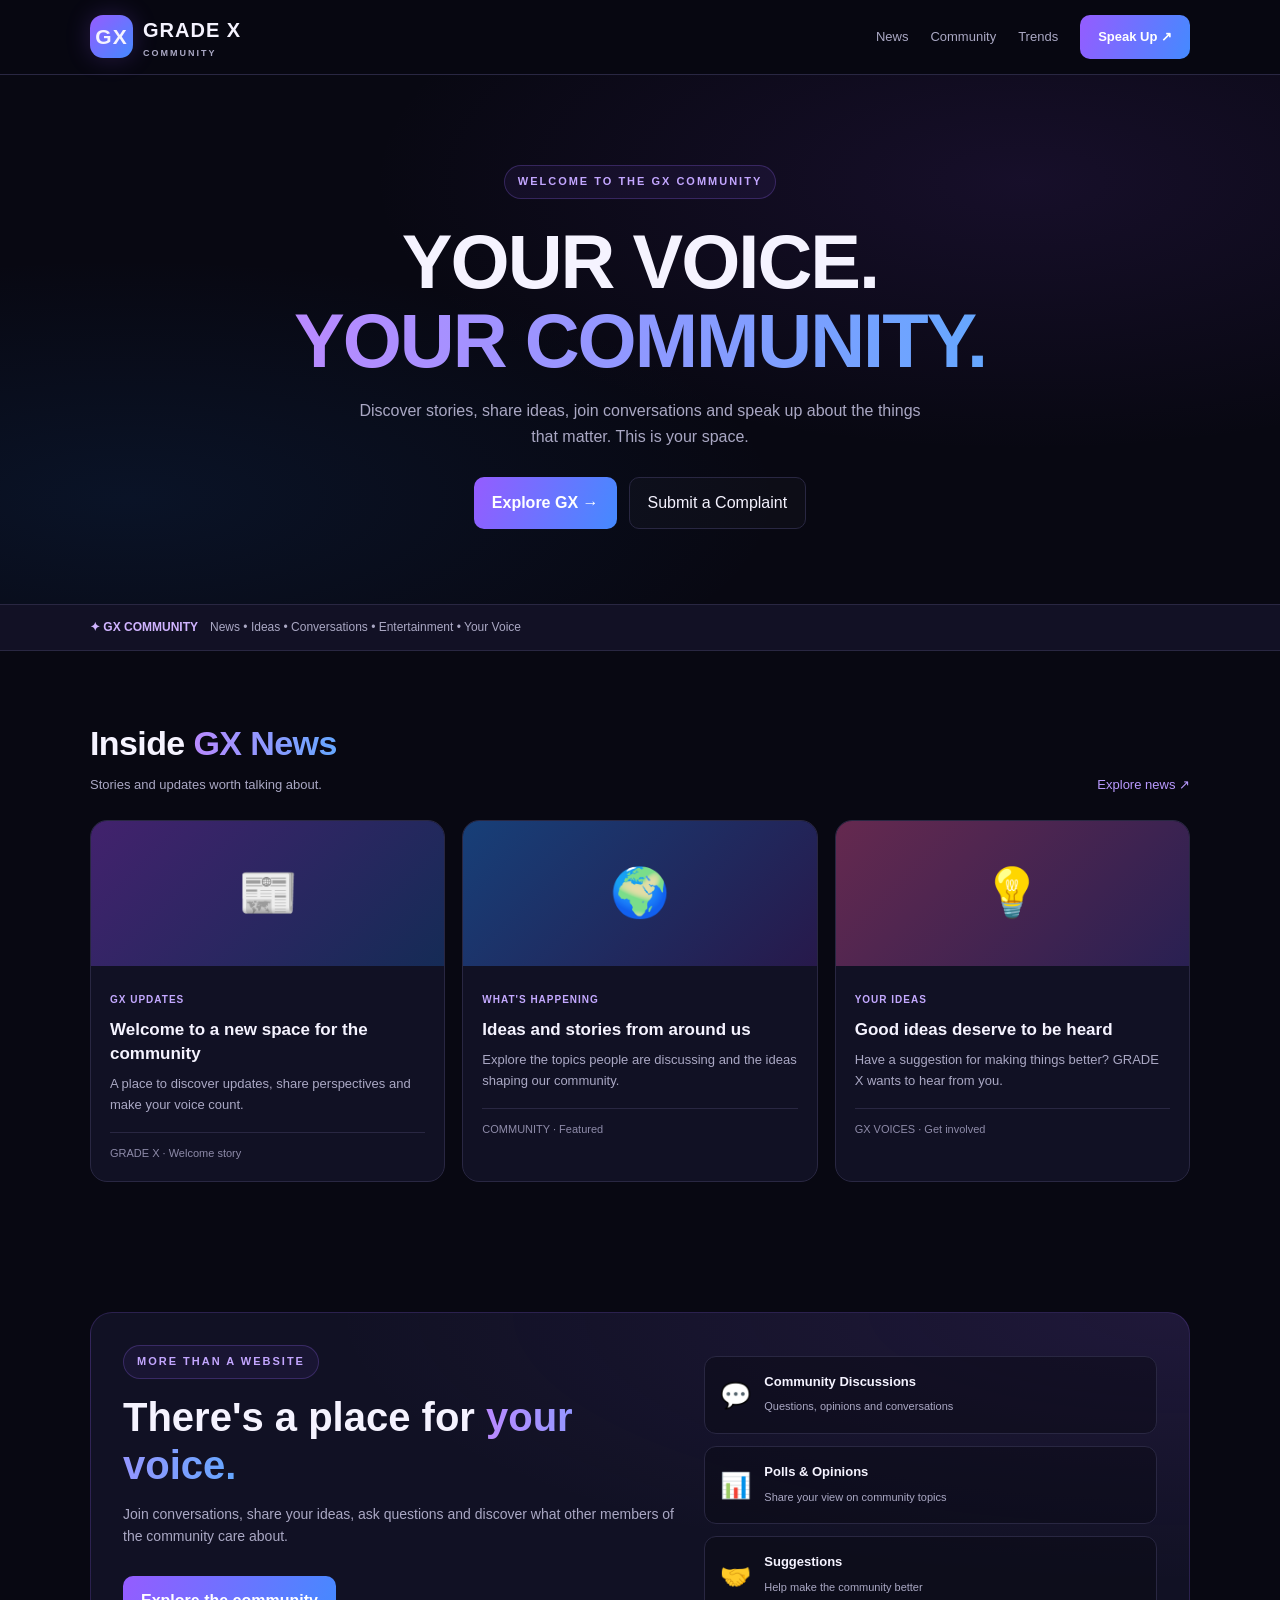
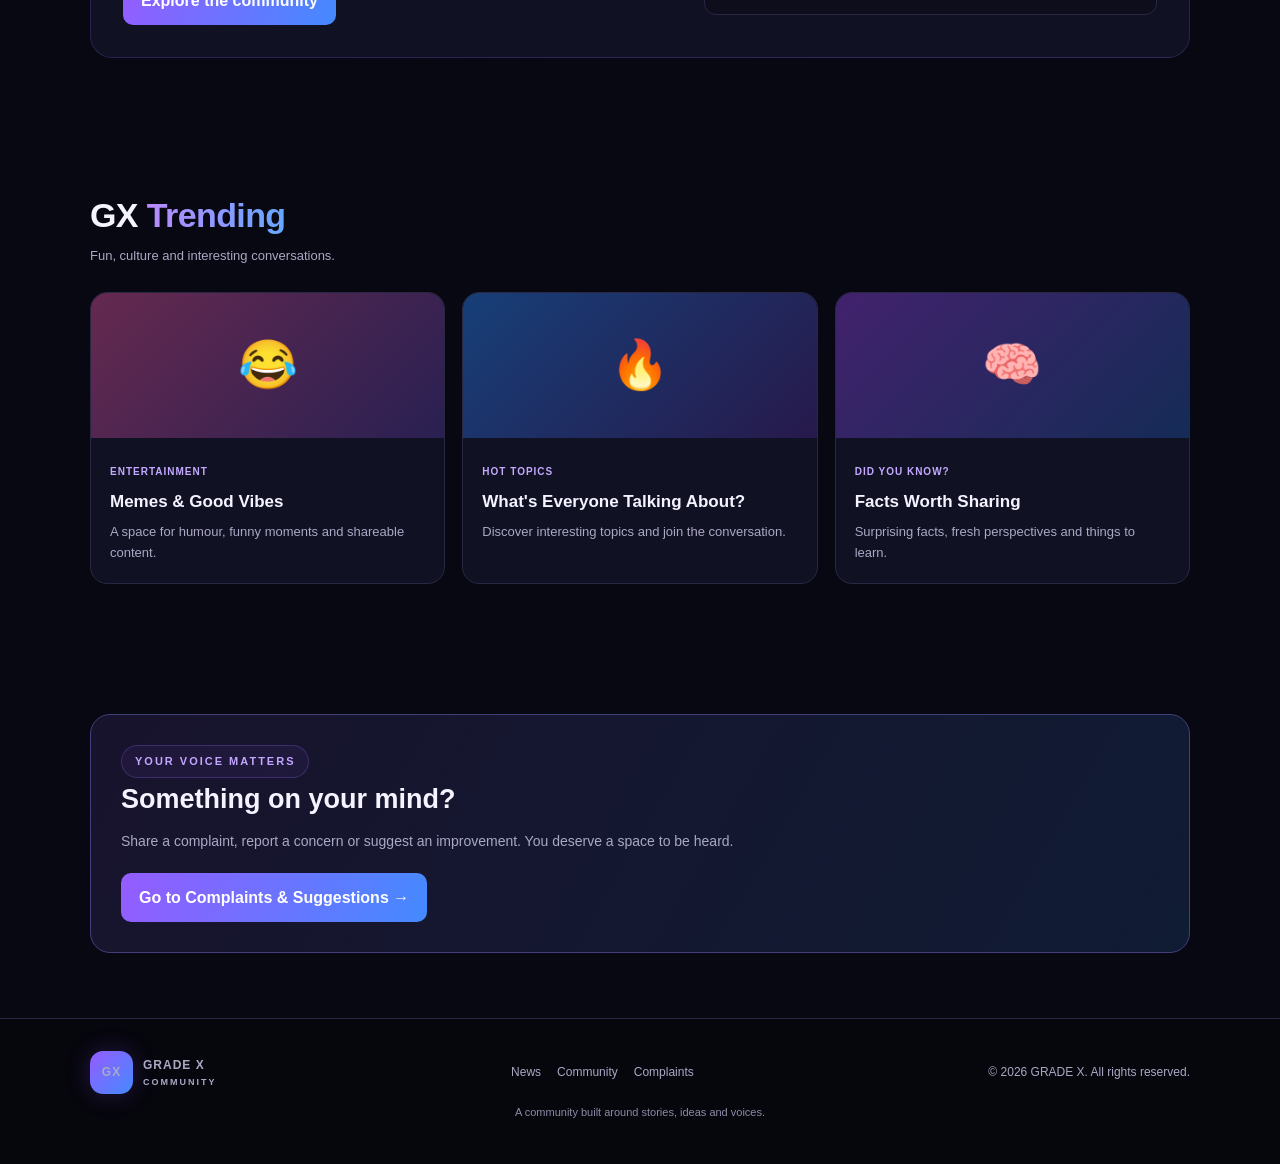
==== index.html @ e64866b0 "update" ====
<!DOCTYPE html>
<html lang="en">
<head>
  <meta charset="UTF-8">
  <meta name="viewport" content="width=device-width, initial-scale=1.0">
  <meta name="theme-color" content="#080812">
  <meta name="description" content="GRADE X Community — Your voice. Your community. News, conversations, trends and ideas.">
  <title>GRADE X | Community</title>
  <style>
    :root {
      --bg: #080812;
      --panel: #111124;
      --purple: #955cff;
      --blue: #448aff;
      --text: #f5f3ff;
      --muted: #aaa8c4;
      --border: #292742;
    }

    * {
      box-sizing: border-box;
      margin: 0;
      padding: 0;
    }

    html {
      scroll-behavior: smooth;
    }

    body {
      background: var(--bg);
      color: var(--text);
      font-family: Arial, Helvetica, sans-serif;
      line-height: 1.6;
    }

    a {
      color: inherit;
      text-decoration: none;
    }

    button {
      font: inherit;
      cursor: pointer;
    }

    .container {
      width: min(1100px, 92%);
      margin: auto;
    }

    header {
      position: sticky;
      top: 0;
      z-index: 10;
      background: rgba(8, 8, 18, .94);
      border-bottom: 1px solid var(--border);
      backdrop-filter: blur(15px);
    }

    .navbar {
      min-height: 74px;
      display: flex;
      align-items: center;
      justify-content: space-between;
      gap: 18px;
    }

    .brand {
      display: flex;
      align-items: center;
      gap: 10px;
      font-weight: 900;
      font-size: 20px;
      letter-spacing: 1px;
    }

    .logo {
      display: grid;
      place-items: center;
      width: 43px;
      height: 43px;
      border-radius: 13px;
      background: linear-gradient(135deg, var(--purple), var(--blue));
      box-shadow: 0 0 24px #955cff38;
    }

    .logo span {
      font-size: 21px;
    }

    .brand small {
      display: block;
      font-size: 9px;
      letter-spacing: 2px;
      color: var(--muted);
    }

    nav {
      display: flex;
      align-items: center;
      gap: 22px;
    }

    nav a {
      color: var(--muted);
      font-size: 13px;
      transition: color .2s;
    }

    nav a:hover {
      color: white;
    }

    .nav-btn, .primary-btn {
      display: inline-flex;
      align-items: center;
      justify-content: center;
      padding: 12px 18px;
      border: 0;
      border-radius: 10px;
      background: linear-gradient(110deg, var(--purple), var(--blue));
      color: white;
      font-weight: bold;
    }

    .hero {
      position: relative;
      overflow: hidden;
      padding: 90px 0 75px;
      background:
        radial-gradient(ellipse at 80% 20%, #6633aa28, transparent 45%),
        radial-gradient(ellipse at 10% 80%, #1761ba20, transparent 40%);
    }

    .hero-content {
      max-width: 750px;
      margin: auto;
      text-align: center;
    }

    .eyebrow {
      display: inline-block;
      padding: 7px 13px;
      border: 1px solid #7956c955;
      border-radius: 30px;
      color: #c3a6ff;
      background: #8c52ff12;
      font-size: 11px;
      font-weight: bold;
      letter-spacing: 2px;
    }

    h1 {
      margin: 23px 0 17px;
      font-size: clamp(38px, 8vw, 76px);
      line-height: 1.05;
      letter-spacing: -2px;
    }

    .gradient-text {
      background: linear-gradient(90deg, #b98aff, #65a7ff);
      -webkit-background-clip: text;
      background-clip: text;
      color: transparent;
    }

    .hero p {
      max-width: 570px;
      margin: 0 auto;
      color: var(--muted);
      font-size: 16px;
    }

    .hero-actions {
      display: flex;
      justify-content: center;
      flex-wrap: wrap;
      gap: 12px;
      margin-top: 28px;
    }

    .secondary-btn {
      display: inline-flex;
      align-items: center;
      justify-content: center;
      padding: 12px 18px;
      border: 1px solid var(--border);
      border-radius: 10px;
      background: #ffffff05;
    }

    .ticker {
      padding: 13px 0;
      background: #121125;
      border-top: 1px solid var(--border);
      border-bottom: 1px solid var(--border);
      font-size: 12px;
    }

    .ticker-inner {
      display: flex;
      gap: 12px;
      align-items: center;
    }

    .live {
      color: #d0b4ff;
      font-weight: 900;
      white-space: nowrap;
    }

    .ticker p {
      color: var(--muted);
    }

    section {
      padding: 65px 0;
      scroll-margin-top: 80px;
    }

    .section-heading {
      display: flex;
      justify-content: space-between;
      align-items: end;
      gap: 15px;
      margin-bottom: 25px;
    }

    .section-heading h2 {
      font-size: clamp(23px, 5vw, 34px);
      letter-spacing: -.6px;
    }

    .section-heading p {
      color: var(--muted);
      font-size: 13px;
      margin-top: 4px;
    }

    .text-link {
      color: #b99aff;
      font-size: 13px;
      white-space: nowrap;
    }

    .grid {
      display: grid;
      grid-template-columns: repeat(3, minmax(0, 1fr));
      gap: 17px;
    }

    .card {
      overflow: hidden;
      border: 1px solid var(--border);
      border-radius: 17px;
      background: var(--panel);
      transition: transform .2s, border-color .2s;
    }

    .card:hover {
      transform: translateY(-4px);
      border-color: #7956c9;
    }

    .card-art {
      min-height: 145px;
      display: grid;
      place-items: center;
      font-size: 48px;
      background: linear-gradient(135deg, #42226d, #152b56);
    }

    .art-blue {
      background: linear-gradient(135deg, #173f78, #27194b);
    }

    .art-pink {
      background: linear-gradient(135deg, #65294f, #292052);
    }

    .card-body {
      padding: 19px;
    }

    .tag {
      display: inline-block;
      margin-bottom: 10px;
      color: #c4a9ff;
      font-size: 10px;
      font-weight: bold;
      letter-spacing: 1px;
      text-transform: uppercase;
    }

    .card h3 {
      margin-bottom: 8px;
      font-size: 17px;
      line-height: 1.4;
    }

    .card p {
      color: var(--muted);
      font-size: 13px;
    }

    .card-meta {
      margin-top: 16px;
      padding-top: 12px;
      border-top: 1px solid var(--border);
      color: #8e8ba9;
      font-size: 11px;
    }

    .community-panel {
      display: grid;
      grid-template-columns: 1.1fr .9fr;
      gap: 28px;
      align-items: center;
      padding: 32px;
      border: 1px solid #6143a255;
      border-radius: 22px;
      background:
        radial-gradient(ellipse at top right, #7544bd24, transparent 55%),
        var(--panel);
    }

    .community-panel h2 {
      margin: 14px 0;
      font-size: clamp(26px, 5vw, 40px);
      line-height: 1.2;
    }

    .community-panel p {
      color: var(--muted);
      font-size: 14px;
    }

    .feature-list {
      display: grid;
      gap: 12px;
    }

    .feature {
      display: flex;
      align-items: center;
      gap: 13px;
      padding: 15px;
      border: 1px solid var(--border);
      border-radius: 12px;
      background: #08081270;
    }

    .feature-icon {
      font-size: 25px;
    }

    .feature strong {
      display: block;
      font-size: 13px;
    }

    .feature small {
      color: var(--muted);
      font-size: 11px;
    }

    .complaint-box {
      padding: 30px;
      border: 1px solid #41407b;
      border-radius: 20px;
      background: linear-gradient(120deg, #18132c, #101c34);
    }

    .complaint-box h2 {
      margin-bottom: 9px;
      font-size: 27px;
    }

    .complaint-box p {
      margin-bottom: 20px;
      color: var(--muted);
      font-size: 14px;
    }

    footer {
      padding: 32px 0;
      border-top: 1px solid var(--border);
      background: #06060d;
    }

    .footer-inner {
      display: flex;
      justify-content: space-between;
      align-items: center;
      flex-wrap: wrap;
      gap: 15px;
    }

    .footer-inner p, .footer-inner a {
      color: var(--muted);
      font-size: 12px;
    }

    .footer-links {
      display: flex;
      gap: 16px;
      flex-wrap: wrap;
    }

    .notice {
      padding: 10px 0;
      text-align: center;
      color: #8e8ba9;
      font-size: 11px;
    }

    @media (max-width: 760px) {
      .navbar {
        min-height: 66px;
      }

      nav {
        gap: 12px;
      }

      nav a:not(.nav-btn) {
        display: none;
      }

      .hero {
        padding: 72px 0 60px;
      }

      .grid {
        grid-template-columns: 1fr;
      }

      .card-art {
        min-height: 125px;
      }

      .community-panel {
        grid-template-columns: 1fr;
        padding: 22px;
      }

      section {
        padding: 48px 0;
      }

      .section-heading {
        align-items: start;
      }
    }
  </style>
</head>
<body>

  <header>
    <div class="container navbar">
      <a class="brand" href="#home">
        <span class="logo"><span>GX</span></span>
        <span>GRADE X<small>COMMUNITY</small></span>
      </a>

      <nav aria-label="Main navigation">
        <a href="#news">News</a>
        <a href="#community">Community</a>
        <a href="#trends">Trends</a>
        <a class="nav-btn" href="#speak-up">Speak Up ↗</a>
      </nav>
    </div>
  </header>

  <main>
    <section class="hero" id="home">
      <div class="container hero-content">
        <span class="eyebrow">WELCOME TO THE GX COMMUNITY</span>
        <h1>YOUR VOICE.<br><span class="gradient-text">YOUR COMMUNITY.</span></h1>
        <p>
          Discover stories, share ideas, join conversations and
          speak up about the things that matter. This is your space.
        </p>
        <div class="hero-actions">
          <a class="primary-btn" href="#news">Explore GX →</a>
          <a class="secondary-btn" href="#speak-up">Submit a Complaint</a>
        </div>
      </div>
    </section>

    <div class="ticker">
      <div class="container ticker-inner">
        <span class="live">✦ GX COMMUNITY</span>
        <p>News • Ideas • Conversations • Entertainment • Your Voice</p>
      </div>
    </div>

    <section id="news">
      <div class="container">
        <div class="section-heading">
          <div>
            <h2>Inside <span class="gradient-text">GX News</span></h2>
            <p>Stories and updates worth talking about.</p>
          </div>
          <a class="text-link" href="#news">Explore news ↗</a>
        </div>

        <div class="grid">
          <article class="card">
            <div class="card-art">📰</div>
            <div class="card-body">
              <span class="tag">GX Updates</span>
              <h3>Welcome to a new space for the community</h3>
              <p>A place to discover updates, share perspectives and make your voice count.</p>
              <div class="card-meta">GRADE X · Welcome story</div>
            </div>
          </article>

          <article class="card">
            <div class="card-art art-blue">🌍</div>
            <div class="card-body">
              <span class="tag">What's Happening</span>
              <h3>Ideas and stories from around us</h3>
              <p>Explore the topics people are discussing and the ideas shaping our community.</p>
              <div class="card-meta">COMMUNITY · Featured</div>
            </div>
          </article>

          <article class="card">
            <div class="card-art art-pink">💡</div>
            <div class="card-body">
              <span class="tag">Your Ideas</span>
              <h3>Good ideas deserve to be heard</h3>
              <p>Have a suggestion for making things better? GRADE X wants to hear from you.</p>
              <div class="card-meta">GX VOICES · Get involved</div>
            </div>
          </article>
        </div>
      </div>
    </section>

    <section id="community">
      <div class="container">
        <div class="community-panel">
          <div>
            <span class="eyebrow">MORE THAN A WEBSITE</span>
            <h2>There's a place for <span class="gradient-text">your voice.</span></h2>
            <p>
              Join conversations, share your ideas, ask questions and
              discover what other members of the community care about.
            </p>
            <div class="hero-actions" style="justify-content:flex-start">
              <a class="primary-btn" href="#trends">Explore the community</a>
            </div>
          </div>

          <div class="feature-list">
            <div class="feature">
              <span class="feature-icon">💬</span>
              <div><strong>Community Discussions</strong><small>Questions, opinions and conversations</small></div>
            </div>
            <div class="feature">
              <span class="feature-icon">📊</span>
              <div><strong>Polls & Opinions</strong><small>Share your view on community topics</small></div>
            </div>
            <div class="feature">
              <span class="feature-icon">🤝</span>
              <div><strong>Suggestions</strong><small>Help make the community better</small></div>
            </div>
          </div>
        </div>
      </div>
    </section>

    <section id="trends">
      <div class="container">
        <div class="section-heading">
          <div>
            <h2>GX <span class="gradient-text">Trending</span></h2>
            <p>Fun, culture and interesting conversations.</p>
          </div>
        </div>

        <div class="grid">
          <article class="card">
            <div class="card-art art-pink">😂</div>
            <div class="card-body">
              <span class="tag">Entertainment</span>
              <h3>Memes & Good Vibes</h3>
              <p>A space for humour, funny moments and shareable content.</p>
            </div>
          </article>
          <article class="card">
            <div class="card-art art-blue">🔥</div>
            <div class="card-body">
              <span class="tag">Hot Topics</span>
              <h3>What's Everyone Talking About?</h3>
              <p>Discover interesting topics and join the conversation.</p>
            </div>
          </article>
          <article class="card">
            <div class="card-art">🧠</div>
            <div class="card-body">
              <span class="tag">Did You Know?</span>
              <h3>Facts Worth Sharing</h3>
              <p>Surprising facts, fresh perspectives and things to learn.</p>
            </div>
          </article>
        </div>
      </div>
    </section>

    <section id="speak-up">
      <div class="container">
        <div class="complaint-box">
          <span class="eyebrow">YOUR VOICE MATTERS</span>
          <h2>Something on your mind?</h2>
          <p>
            Share a complaint, report a concern or suggest an improvement.
            You deserve a space to be heard.
          </p>
          <a class="primary-btn" href="complaints.html">Go to Complaints & Suggestions →</a>
        </div>
      </div>
    </section>
  </main>

  <footer>
    <div class="container footer-inner">
      <a class="brand" href="#home">
        <span class="logo">GX</span>
        <span>GRADE X<small>COMMUNITY</small></span>
      </a>
      <div class="footer-links">
        <a href="#news">News</a>
        <a href="#community">Community</a>
        <a href="#speak-up">Complaints</a>
      </div>
      <p>© <span id="year"></span> GRADE X. All rights reserved.</p>
    </div>
    <div class="container notice">
      A community built around stories, ideas and voices.
    </div>
  </footer>

  <script>
    document.getElementById("year").textContent = new Date().getFullYear();
  </script>
</body>
</html>
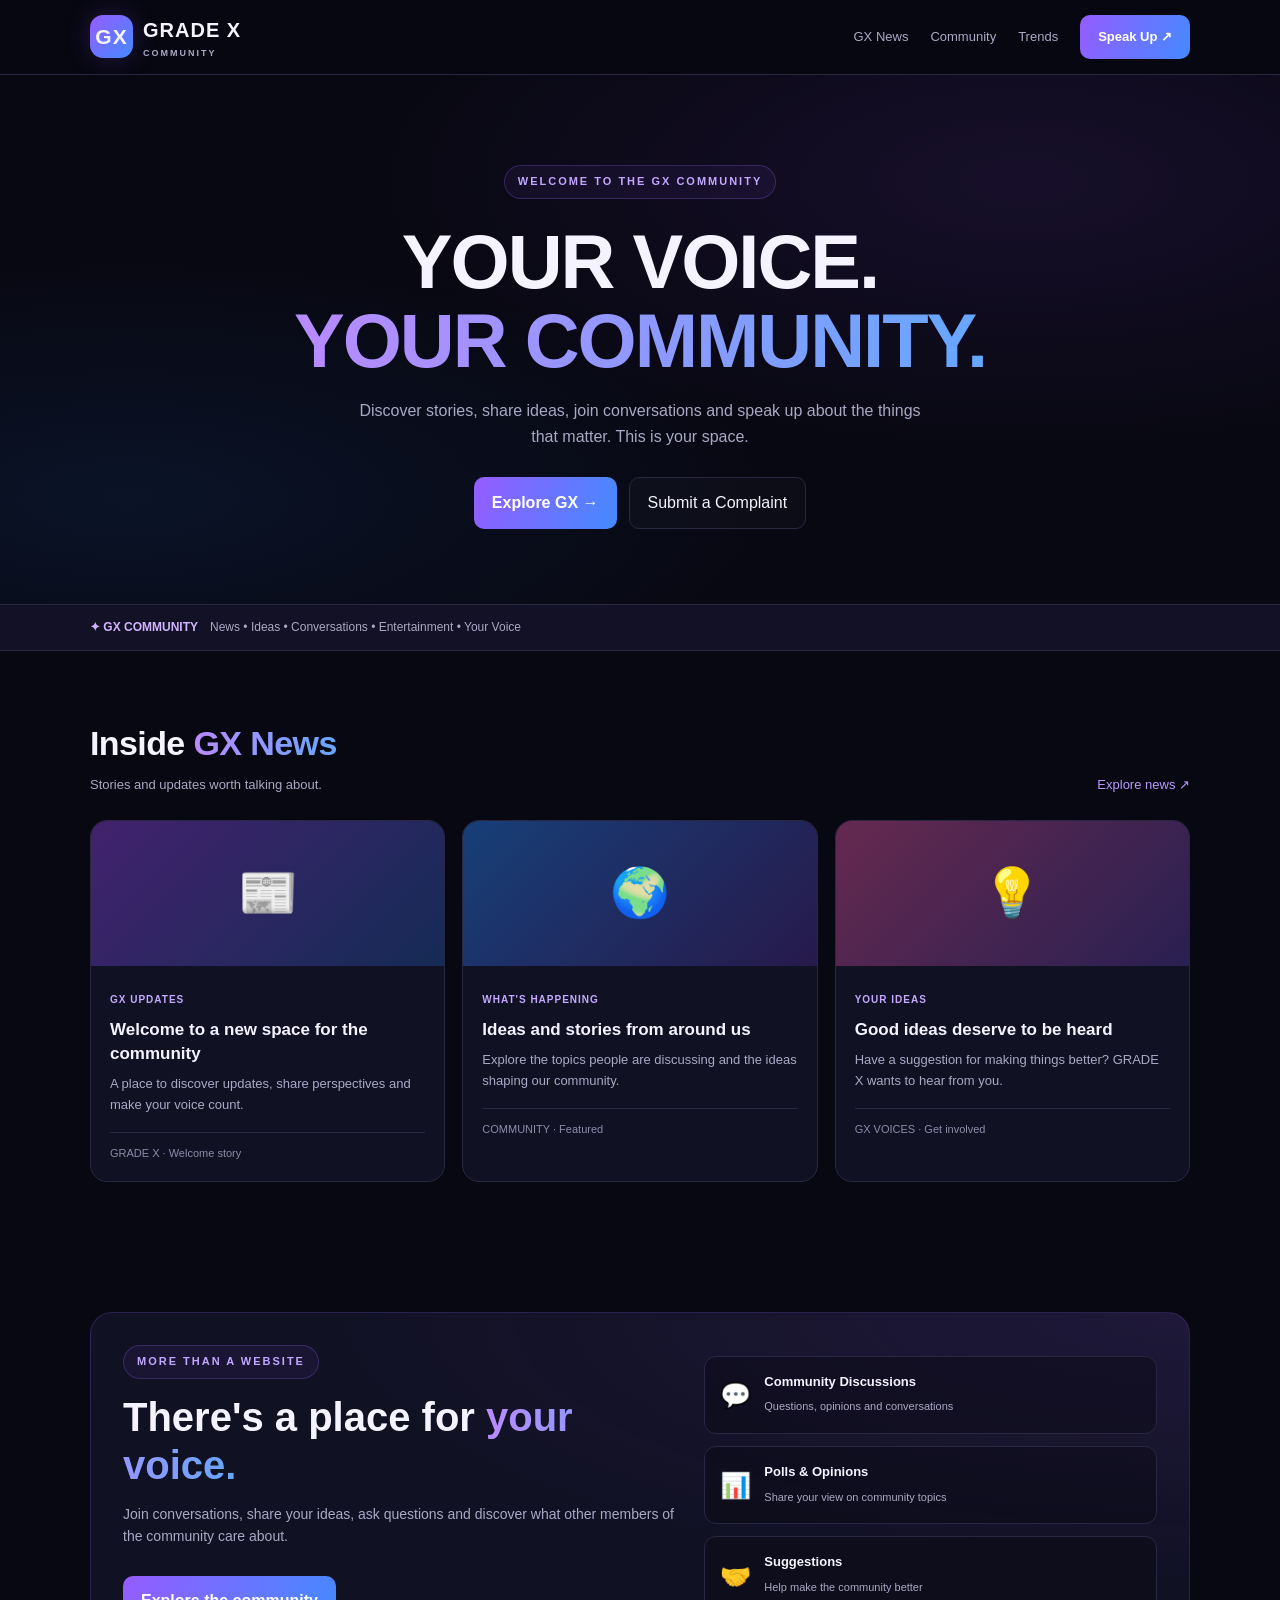
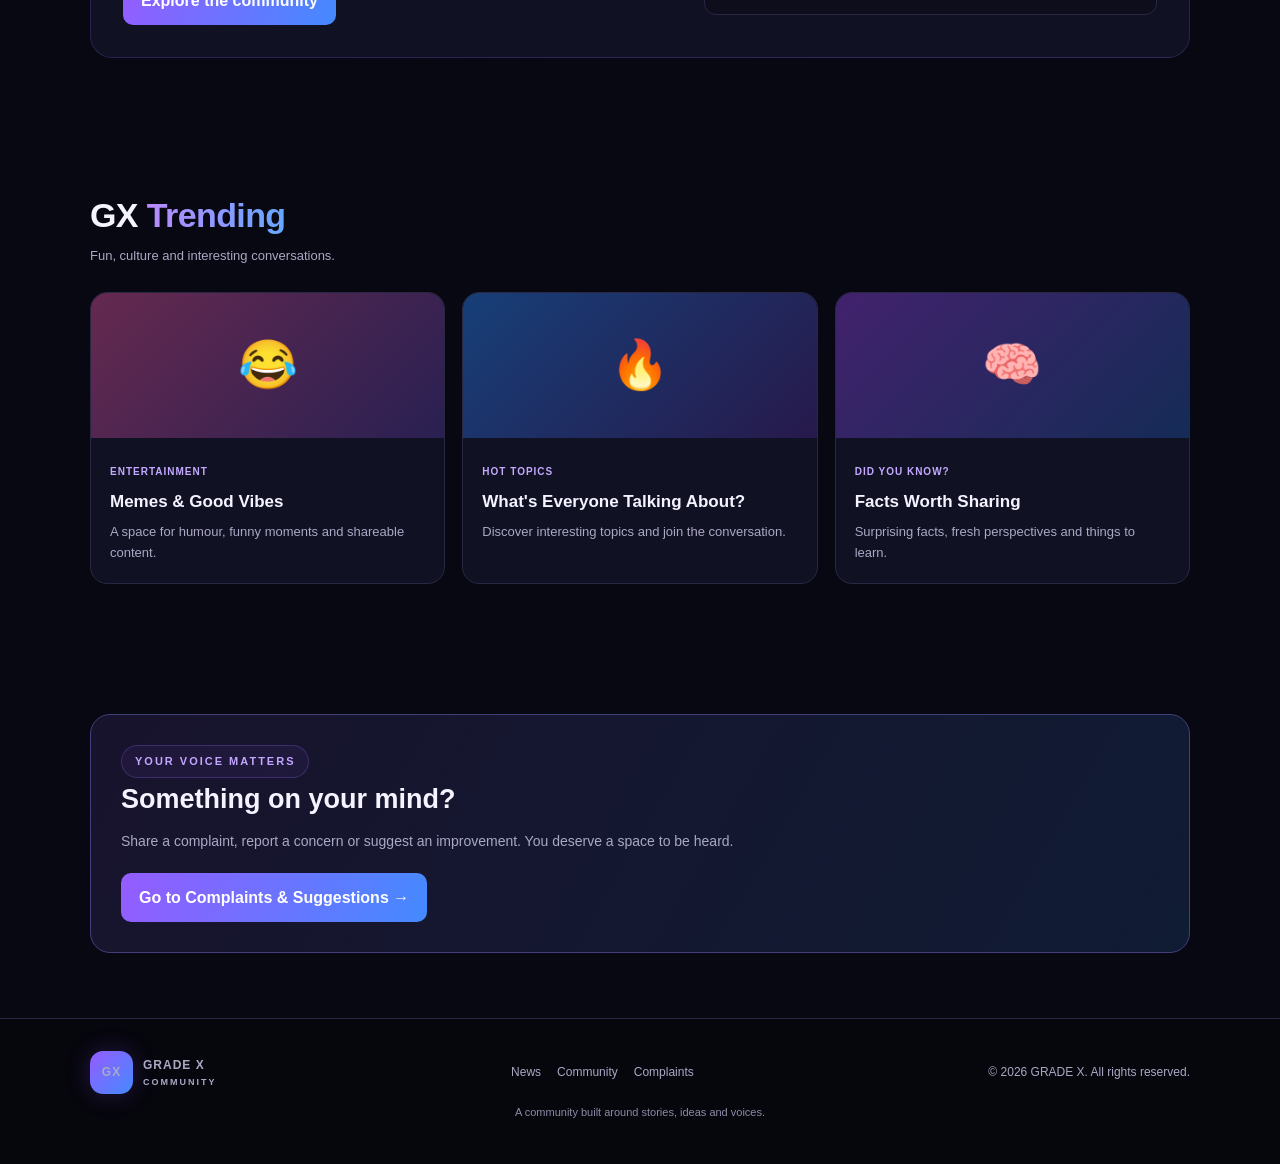
==== commit 6dd13b8c: "update" ====
--- a/index.html
+++ b/index.html
@@ -458,21 +458,23 @@
 </head>
 <body>
 
-  <header>
-    <div class="container navbar">
-      <a class="brand" href="#home">
-        <span class="logo"><span>GX</span></span>
-        <span>GRADE X<small>COMMUNITY</small></span>
-      </a>
-
-      <nav aria-label="Main navigation">
-        <a href="#news">News</a>
-        <a href="#community">Community</a>
-        <a href="#trends">Trends</a>
-        <a class="nav-btn" href="#speak-up">Speak Up ↗</a>
-      </nav>
-    </div>
-  </header>
+
+<header>
+  <div class="container navbar">
+    <a class="brand" href="index.html">
+      <span class="logo"><span>GX</span></span>
+      <span>GRADE X<small>COMMUNITY</small></span>
+    </a>
+
+    <nav aria-label="Main navigation">
+      <a href="./news.html">GX News</a>
+      <a href="discussions.html">Community</a>
+      <a href="trends.html">Trends</a>
+      <a class="nav-btn" href="complaints.html">Speak Up ↗</a>
+    </nav>
+  </div>
+</header>
+
 
   <main>
     <section class="hero" id="home">
@@ -484,7 +486,7 @@
           speak up about the things that matter. This is your space.
         </p>
         <div class="hero-actions">
-          <a class="primary-btn" href="#news">Explore GX →</a>
+          <a class="primary-btn" href="news.html">Explore GX →</a>
           <a class="secondary-btn" href="#speak-up">Submit a Complaint</a>
         </div>
       </div>
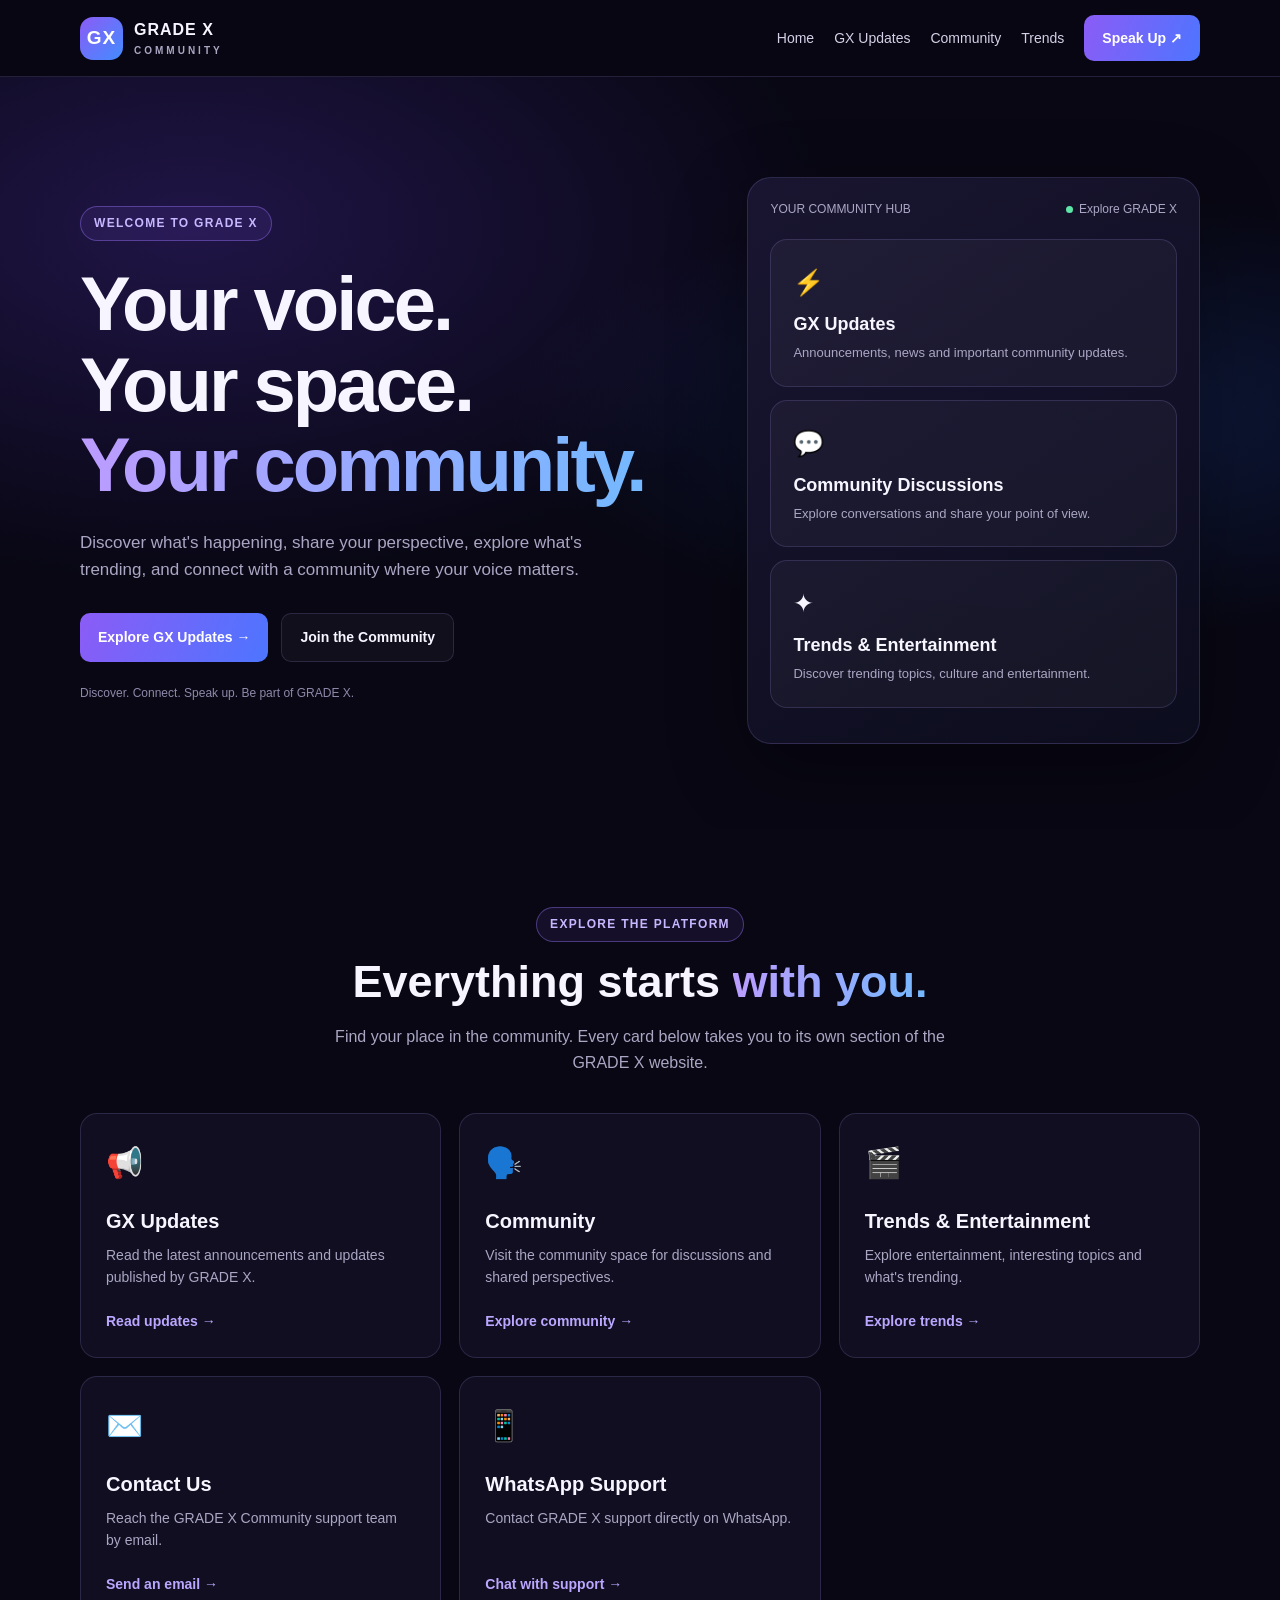
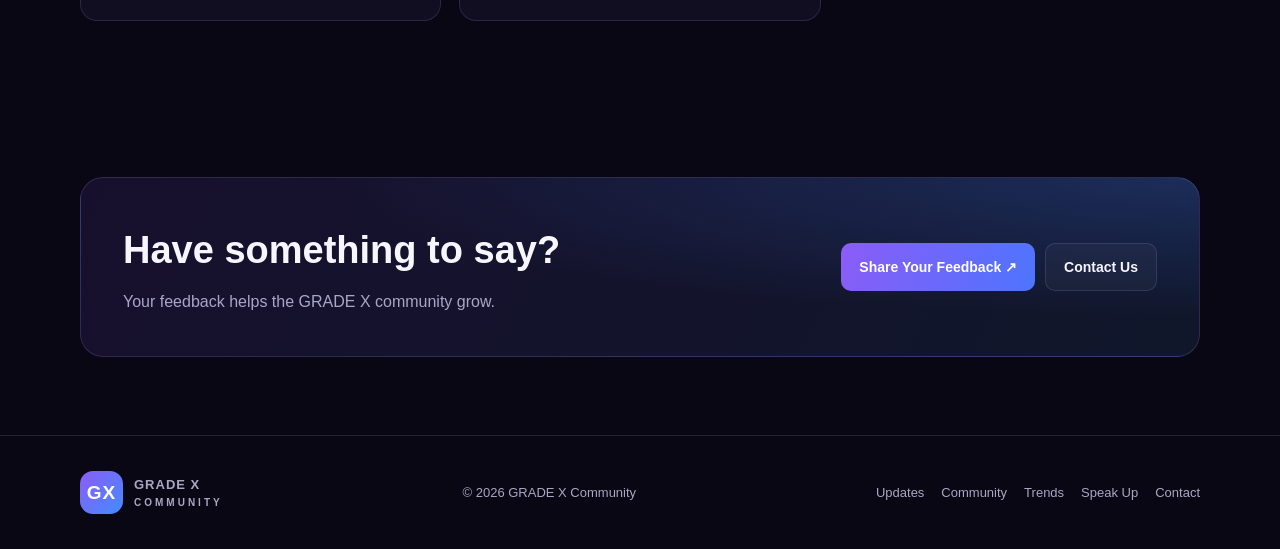
==== commit 9b5e34a8: "update" ====
--- a/index.html
+++ b/index.html
@@ -4,651 +4,578 @@
 <head>
   <meta charset="UTF-8">
   <meta name="viewport" content="width=device-width, initial-scale=1.0">
-  <meta name="theme-color" content="#080812">
-  <meta name="description" content="GRADE X Community — Your voice. Your community. News, conversations, trends and ideas.">
-  <title>GRADE X | Community</title>
+  <meta name="theme-color" content="#080713">
+  <meta name="description" content="Discover updates, join discussions, explore trends and make your voice count with GRADE X Community.">
+  <title>GRADE X Community | Your Voice. Your Space.</title>
+
   <style>
     :root {
-      --bg: #080812;
-      --panel: #111124;
-      --purple: #955cff;
-      --blue: #448aff;
-      --text: #f5f3ff;
-      --muted: #aaa8c4;
-      --border: #292742;
-    }
-
-    * {
-      box-sizing: border-box;
+      --bg: #080713;
+      --panel: #100e20;
+      --purple: #8b5cf6;
+      --blue: #438cff;
+      --text: #f7f5ff;
+      --muted: #aaa6c4;
+      --border: rgba(180, 160, 255, .17);
+    }
+
+    * { box-sizing: border-box; }
+
+    html { scroll-behavior: smooth; }
+
+    body {
       margin: 0;
-      padding: 0;
-    }
-
-    html {
-      scroll-behavior: smooth;
-    }
-
-    body {
       background: var(--bg);
       color: var(--text);
       font-family: Arial, Helvetica, sans-serif;
       line-height: 1.6;
     }
 
-    a {
-      color: inherit;
-      text-decoration: none;
-    }
-
-    button {
-      font: inherit;
-      cursor: pointer;
-    }
+    a { color: inherit; text-decoration: none; }
+
+    button, a { -webkit-tap-highlight-color: transparent; }
 
     .container {
-      width: min(1100px, 92%);
+      width: min(1120px, 90%);
       margin: auto;
     }
 
     header {
       position: sticky;
       top: 0;
-      z-index: 10;
-      background: rgba(8, 8, 18, .94);
+      z-index: 100;
+      background: rgba(8, 7, 19, .94);
+      backdrop-filter: blur(16px);
       border-bottom: 1px solid var(--border);
-      backdrop-filter: blur(15px);
     }
 
     .navbar {
-      min-height: 74px;
+      min-height: 76px;
       display: flex;
       align-items: center;
       justify-content: space-between;
-      gap: 18px;
+      gap: 20px;
     }
 
     .brand {
       display: flex;
       align-items: center;
-      gap: 10px;
+      gap: 11px;
       font-weight: 900;
-      font-size: 20px;
       letter-spacing: 1px;
+      flex-shrink: 0;
     }
 
     .logo {
+      width: 43px;
+      height: 43px;
       display: grid;
       place-items: center;
-      width: 43px;
-      height: 43px;
       border-radius: 13px;
       background: linear-gradient(135deg, var(--purple), var(--blue));
-      box-shadow: 0 0 24px #955cff38;
-    }
-
-    .logo span {
-      font-size: 21px;
+      color: white;
+      font-size: 19px;
     }
 
     .brand small {
       display: block;
-      font-size: 9px;
-      letter-spacing: 2px;
       color: var(--muted);
+      font-size: 10px;
+      letter-spacing: 3px;
     }
 
     nav {
       display: flex;
       align-items: center;
-      gap: 22px;
+      gap: 20px;
     }
 
     nav a {
-      color: var(--muted);
-      font-size: 13px;
+      color: #d5d0e8;
+      font-size: 14px;
       transition: color .2s;
     }
 
-    nav a:hover {
+    nav a:hover { color: white; }
+
+    .nav-cta, .btn {
+      display: inline-flex;
+      align-items: center;
+      justify-content: center;
+      gap: 8px;
+      border-radius: 10px;
+      padding: 12px 18px;
+      font-weight: 700;
+      font-size: 14px;
+      transition: transform .2s, filter .2s;
+    }
+
+    .nav-cta, .btn-primary {
       color: white;
-    }
-
-    .nav-btn, .primary-btn {
-      display: inline-flex;
-      align-items: center;
-      justify-content: center;
-      padding: 12px 18px;
-      border: 0;
-      border-radius: 10px;
-      background: linear-gradient(110deg, var(--purple), var(--blue));
+      background: linear-gradient(110deg, var(--purple), #4d75ff);
+    }
+
+    .btn-secondary {
+      border: 1px solid var(--border);
+      background: rgba(255,255,255,.035);
+    }
+
+    .btn:hover, .nav-cta:hover {
+      transform: translateY(-2px);
+      filter: brightness(1.12);
+    }
+
+    .menu-toggle {
+      display: none;
       color: white;
-      font-weight: bold;
+      background: var(--panel);
+      border: 1px solid var(--border);
+      border-radius: 9px;
+      padding: 9px 13px;
+      font-size: 21px;
+      cursor: pointer;
     }
 
     .hero {
       position: relative;
       overflow: hidden;
-      padding: 90px 0 75px;
+      padding: 100px 0 85px;
       background:
-        radial-gradient(ellipse at 80% 20%, #6633aa28, transparent 45%),
-        radial-gradient(ellipse at 10% 80%, #1761ba20, transparent 40%);
-    }
-
-    .hero-content {
-      max-width: 750px;
-      margin: auto;
-      text-align: center;
+        radial-gradient(ellipse at 15% 20%, rgba(117, 70, 255, .22), transparent 42%),
+        radial-gradient(ellipse at 85% 45%, rgba(39, 113, 255, .16), transparent 38%);
+    }
+
+    .hero-grid {
+      display: grid;
+      grid-template-columns: 1.15fr .85fr;
+      align-items: center;
+      gap: 55px;
     }
 
     .eyebrow {
       display: inline-block;
+      border: 1px solid rgba(157, 124, 255, .4);
+      background: rgba(139, 92, 246, .1);
+      color: #c7b7ff;
+      border-radius: 50px;
       padding: 7px 13px;
-      border: 1px solid #7956c955;
-      border-radius: 30px;
-      color: #c3a6ff;
-      background: #8c52ff12;
-      font-size: 11px;
+      font-size: 12px;
       font-weight: bold;
-      letter-spacing: 2px;
+      letter-spacing: 1.3px;
     }
 
     h1 {
-      margin: 23px 0 17px;
-      font-size: clamp(38px, 8vw, 76px);
-      line-height: 1.05;
-      letter-spacing: -2px;
+      font-size: clamp(43px, 6.5vw, 76px);
+      line-height: 1.06;
+      letter-spacing: -3px;
+      margin: 23px 0;
     }
 
     .gradient-text {
-      background: linear-gradient(90deg, #b98aff, #65a7ff);
+      background: linear-gradient(100deg, #bd9bff, #73b9ff);
       -webkit-background-clip: text;
       background-clip: text;
       color: transparent;
     }
 
-    .hero p {
-      max-width: 570px;
-      margin: 0 auto;
+    .hero-copy {
+      max-width: 540px;
       color: var(--muted);
-      font-size: 16px;
+      font-size: 17px;
+      margin-bottom: 30px;
     }
 
     .hero-actions {
       display: flex;
-      justify-content: center;
       flex-wrap: wrap;
-      gap: 12px;
-      margin-top: 28px;
-    }
-
-    .secondary-btn {
-      display: inline-flex;
-      align-items: center;
-      justify-content: center;
-      padding: 12px 18px;
+      gap: 13px;
+    }
+
+    .hero-note {
+      margin-top: 22px;
+      color: #8e89aa;
+      font-size: 12px;
+    }
+
+    .showcase {
+      position: relative;
+      padding: 22px;
       border: 1px solid var(--border);
-      border-radius: 10px;
-      background: #ffffff05;
-    }
-
-    .ticker {
-      padding: 13px 0;
-      background: #121125;
-      border-top: 1px solid var(--border);
-      border-bottom: 1px solid var(--border);
+      border-radius: 24px;
+      background: linear-gradient(145deg, rgba(26, 22, 50, .96), rgba(12, 13, 30, .96));
+      box-shadow: 0 25px 80px rgba(0,0,0,.3);
+    }
+
+    .showcase-top {
+      display: flex;
+      justify-content: space-between;
+      align-items: center;
+      margin-bottom: 20px;
+      color: var(--muted);
       font-size: 12px;
     }
 
-    .ticker-inner {
-      display: flex;
-      gap: 12px;
-      align-items: center;
-    }
-
-    .live {
-      color: #d0b4ff;
-      font-weight: 900;
-      white-space: nowrap;
-    }
-
-    .ticker p {
-      color: var(--muted);
-    }
-
-    section {
-      padding: 65px 0;
-      scroll-margin-top: 80px;
-    }
-
-    .section-heading {
-      display: flex;
-      justify-content: space-between;
-      align-items: end;
-      gap: 15px;
-      margin-bottom: 25px;
-    }
-
-    .section-heading h2 {
-      font-size: clamp(23px, 5vw, 34px);
-      letter-spacing: -.6px;
-    }
-
-    .section-heading p {
+    .live-dot {
+      display: inline-block;
+      width: 7px;
+      height: 7px;
+      border-radius: 50%;
+      background: #5ee6a8;
+      margin-right: 6px;
+    }
+
+    .feature-card {
+      display: block;
+      padding: 22px;
+      border: 1px solid var(--border);
+      border-radius: 17px;
+      margin-bottom: 13px;
+      background: rgba(255,255,255,.035);
+      transition: background .2s, transform .2s;
+    }
+
+    .feature-card:hover {
+      background: rgba(139,92,246,.12);
+      transform: translateY(-2px);
+    }
+
+    .feature-icon {
+      font-size: 25px;
+      margin-bottom: 8px;
+    }
+
+    .feature-card h3 { margin: 0 0 4px; font-size: 18px; }
+
+    .feature-card p {
       color: var(--muted);
       font-size: 13px;
-      margin-top: 4px;
-    }
-
-    .text-link {
-      color: #b99aff;
-      font-size: 13px;
-      white-space: nowrap;
-    }
-
-    .grid {
+      margin: 0;
+    }
+
+    section.content-section { padding: 78px 0; }
+
+    .section-heading {
+      text-align: center;
+      max-width: 650px;
+      margin: 0 auto 38px;
+    }
+
+    .section-heading h2 {
+      font-size: clamp(30px, 4vw, 45px);
+      line-height: 1.15;
+      margin: 14px 0;
+    }
+
+    .section-heading p { color: var(--muted); }
+
+    .cards {
       display: grid;
       grid-template-columns: repeat(3, minmax(0, 1fr));
-      gap: 17px;
-    }
-
-    .card {
-      overflow: hidden;
+      gap: 18px;
+    }
+
+    .site-card {
+      display: flex;
+      flex-direction: column;
+      align-items: flex-start;
+      min-height: 245px;
+      padding: 25px;
+      background: var(--panel);
       border: 1px solid var(--border);
       border-radius: 17px;
-      background: var(--panel);
       transition: transform .2s, border-color .2s;
     }
 
-    .card:hover {
-      transform: translateY(-4px);
-      border-color: #7956c9;
-    }
-
-    .card-art {
-      min-height: 145px;
-      display: grid;
-      place-items: center;
-      font-size: 48px;
-      background: linear-gradient(135deg, #42226d, #152b56);
-    }
-
-    .art-blue {
-      background: linear-gradient(135deg, #173f78, #27194b);
-    }
-
-    .art-pink {
-      background: linear-gradient(135deg, #65294f, #292052);
-    }
-
-    .card-body {
-      padding: 19px;
-    }
-
-    .tag {
-      display: inline-block;
-      margin-bottom: 10px;
-      color: #c4a9ff;
-      font-size: 10px;
+    .site-card:hover {
+      transform: translateY(-5px);
+      border-color: rgba(157,124,255,.65);
+    }
+
+    .site-card .feature-icon { font-size: 30px; }
+
+    .site-card h3 { margin: 10px 0 7px; font-size: 20px; }
+
+    .site-card p {
+      color: var(--muted);
+      font-size: 14px;
+      margin: 0 0 20px;
+    }
+
+    .card-link {
+      margin-top: auto;
+      color: #bba7ff;
       font-weight: bold;
-      letter-spacing: 1px;
-      text-transform: uppercase;
-    }
-
-    .card h3 {
-      margin-bottom: 8px;
-      font-size: 17px;
-      line-height: 1.4;
-    }
-
-    .card p {
+      font-size: 14px;
+    }
+
+    .banner {
+      padding: 42px;
+      border: 1px solid var(--border);
+      border-radius: 23px;
+      background:
+        radial-gradient(ellipse at 100% 0%, rgba(65, 125, 255, .22), transparent 55%),
+        linear-gradient(120deg, #17102d, #10172b);
+      display: flex;
+      justify-content: space-between;
+      align-items: center;
+      gap: 25px;
+    }
+
+    .banner h2 { font-size: clamp(26px, 4vw, 38px); margin: 0 0 8px; }
+
+    .banner p { color: var(--muted); margin: 0; }
+
+    .banner-actions { display: flex; flex-wrap: wrap; gap: 10px; }
+
+    footer {
+      border-top: 1px solid var(--border);
+      padding: 35px 0;
       color: var(--muted);
       font-size: 13px;
     }
 
-    .card-meta {
-      margin-top: 16px;
-      padding-top: 12px;
-      border-top: 1px solid var(--border);
-      color: #8e8ba9;
-      font-size: 11px;
-    }
-
-    .community-panel {
-      display: grid;
-      grid-template-columns: 1.1fr .9fr;
-      gap: 28px;
-      align-items: center;
-      padding: 32px;
-      border: 1px solid #6143a255;
-      border-radius: 22px;
-      background:
-        radial-gradient(ellipse at top right, #7544bd24, transparent 55%),
-        var(--panel);
-    }
-
-    .community-panel h2 {
-      margin: 14px 0;
-      font-size: clamp(26px, 5vw, 40px);
-      line-height: 1.2;
-    }
-
-    .community-panel p {
-      color: var(--muted);
-      font-size: 14px;
-    }
-
-    .feature-list {
-      display: grid;
-      gap: 12px;
-    }
-
-    .feature {
-      display: flex;
-      align-items: center;
-      gap: 13px;
-      padding: 15px;
-      border: 1px solid var(--border);
-      border-radius: 12px;
-      background: #08081270;
-    }
-
-    .feature-icon {
-      font-size: 25px;
-    }
-
-    .feature strong {
-      display: block;
-      font-size: 13px;
-    }
-
-    .feature small {
-      color: var(--muted);
-      font-size: 11px;
-    }
-
-    .complaint-box {
-      padding: 30px;
-      border: 1px solid #41407b;
-      border-radius: 20px;
-      background: linear-gradient(120deg, #18132c, #101c34);
-    }
-
-    .complaint-box h2 {
-      margin-bottom: 9px;
-      font-size: 27px;
-    }
-
-    .complaint-box p {
-      margin-bottom: 20px;
-      color: var(--muted);
-      font-size: 14px;
-    }
-
-    footer {
-      padding: 32px 0;
-      border-top: 1px solid var(--border);
-      background: #06060d;
-    }
-
     .footer-inner {
       display: flex;
       justify-content: space-between;
       align-items: center;
+      gap: 20px;
       flex-wrap: wrap;
-      gap: 15px;
-    }
-
-    .footer-inner p, .footer-inner a {
-      color: var(--muted);
-      font-size: 12px;
-    }
-
-    .footer-links {
-      display: flex;
-      gap: 16px;
-      flex-wrap: wrap;
-    }
-
-    .notice {
-      padding: 10px 0;
-      text-align: center;
-      color: #8e8ba9;
-      font-size: 11px;
-    }
-
-    @media (max-width: 760px) {
-      .navbar {
-        min-height: 66px;
+    }
+
+    .footer-links { display: flex; flex-wrap: wrap; gap: 17px; }
+
+    .footer-links a:hover { color: white; }
+
+    @media (max-width: 850px) {
+      .menu-toggle { display: block; }
+
+      nav {
+        display: none;
+        position: absolute;
+        top: 76px;
+        left: 0;
+        right: 0;
+        padding: 20px 5% 25px;
+        background: #0c0a1b;
+        border-bottom: 1px solid var(--border);
+        align-items: stretch;
+        flex-direction: column;
+        gap: 18px;
       }
 
-      nav {
-        gap: 12px;
-      }
-
-      nav a:not(.nav-btn) {
-        display: none;
-      }
-
-      .hero {
-        padding: 72px 0 60px;
-      }
-
-      .grid {
-        grid-template-columns: 1fr;
-      }
-
-      .card-art {
-        min-height: 125px;
-      }
-
-      .community-panel {
-        grid-template-columns: 1fr;
-        padding: 22px;
-      }
-
-      section {
-        padding: 48px 0;
-      }
-
-      .section-heading {
-        align-items: start;
-      }
+      nav.open { display: flex; }
+
+      nav a { font-size: 15px; }
+
+      .hero { padding: 65px 0; }
+
+      .hero-grid { grid-template-columns: 1fr; gap: 38px; }
+
+      .showcase { max-width: 600px; width: 100%; }
+
+      .cards { grid-template-columns: repeat(2, minmax(0, 1fr)); }
+
+      .banner { align-items: flex-start; flex-direction: column; }
+    }
+
+    @media (max-width: 540px) {
+      h1 { letter-spacing: -1.8px; }
+
+      .cards { grid-template-columns: 1fr; }
+
+      .site-card { min-height: 205px; }
+
+      .banner { padding: 27px; }
+
+      .hero-copy { font-size: 15px; }
+
+      .hero-actions .btn { flex: 1 1 auto; }
     }
   </style>
 </head>
+
 <body>
-
-
-<header>
-  <div class="container navbar">
-    <a class="brand" href="index.html">
-      <span class="logo"><span>GX</span></span>
-      <span>GRADE X<small>COMMUNITY</small></span>
-    </a>
-
-    <nav aria-label="Main navigation">
-      <a href="./news.html">GX News</a>
-      <a href="discussions.html">Community</a>
-      <a href="trends.html">Trends</a>
-      <a class="nav-btn" href="complaints.html">Speak Up ↗</a>
-    </nav>
-  </div>
-</header>
-
+  <header>
+    <div class="container navbar">
+      <a class="brand" href="./index.html" aria-label="GRADE X Community home">
+        <span class="logo">GX</span>
+        <span>GRADE X<small>COMMUNITY</small></span>
+      </a>
+
+      <button class="menu-toggle" id="menuToggle"
+        aria-label="Open navigation" aria-expanded="false">☰</button>
+
+      <nav id="mainNav" aria-label="Main navigation">
+        <a href="./index.html">Home</a>
+        <a href="./news.html">GX Updates</a>
+        <a href="./discussions.html">Community</a>
+        <a href="./trends.html">Trends</a>
+        <a class="nav-cta" href="./compliant.html">Speak Up ↗</a>
+      </nav>
+    </div>
+  </header>
 
   <main>
-    <section class="hero" id="home">
-      <div class="container hero-content">
-        <span class="eyebrow">WELCOME TO THE GX COMMUNITY</span>
-        <h1>YOUR VOICE.<br><span class="gradient-text">YOUR COMMUNITY.</span></h1>
-        <p>
-          Discover stories, share ideas, join conversations and
-          speak up about the things that matter. This is your space.
-        </p>
-        <div class="hero-actions">
-          <a class="primary-btn" href="news.html">Explore GX →</a>
-          <a class="secondary-btn" href="#speak-up">Submit a Complaint</a>
+    <section class="hero">
+      <div class="container hero-grid">
+        <div>
+          <span class="eyebrow">WELCOME TO GRADE X</span>
+
+          <h1>
+            Your voice.<br>
+            Your space.<br>
+            <span class="gradient-text">Your community.</span>
+          </h1>
+
+          <p class="hero-copy">
+            Discover what's happening, share your perspective, explore
+            what's trending, and connect with a community where your
+            voice matters.
+          </p>
+
+          <div class="hero-actions">
+            <a class="btn btn-primary" href="./news.html">Explore GX Updates →</a>
+            <a class="btn btn-secondary" href="./discussions.html">Join the Community</a>
+          </div>
+
+          <p class="hero-note">Discover. Connect. Speak up. Be part of GRADE X.</p>
+        </div>
+
+        <div class="showcase">
+          <div class="showcase-top">
+            <span>YOUR COMMUNITY HUB</span>
+            <span><i class="live-dot"></i>Explore GRADE X</span>
+          </div>
+
+          <a class="feature-card" href="./news.html">
+            <div class="feature-icon">⚡</div>
+            <h3>GX Updates</h3>
+            <p>Announcements, news and important community updates.</p>
+          </a>
+
+          <a class="feature-card" href="./discussions.html">
+            <div class="feature-icon">💬</div>
+            <h3>Community Discussions</h3>
+            <p>Explore conversations and share your point of view.</p>
+          </a>
+
+          <a class="feature-card" href="./trends.html">
+            <div class="feature-icon">✦</div>
+            <h3>Trends & Entertainment</h3>
+            <p>Discover trending topics, culture and entertainment.</p>
+          </a>
         </div>
       </div>
     </section>
 
-    <div class="ticker">
-      <div class="container ticker-inner">
-        <span class="live">✦ GX COMMUNITY</span>
-        <p>News • Ideas • Conversations • Entertainment • Your Voice</p>
-      </div>
-    </div>
-
-    <section id="news">
+    <section class="content-section" id="explore">
       <div class="container">
         <div class="section-heading">
-          <div>
-            <h2>Inside <span class="gradient-text">GX News</span></h2>
-            <p>Stories and updates worth talking about.</p>
-          </div>
-          <a class="text-link" href="#news">Explore news ↗</a>
+          <span class="eyebrow">EXPLORE THE PLATFORM</span>
+          <h2>Everything starts <span class="gradient-text">with you.</span></h2>
+          <p>
+            Find your place in the community. Every card below takes you
+            to its own section of the GRADE X website.
+          </p>
         </div>
 
-        <div class="grid">
-          <article class="card">
-            <div class="card-art">📰</div>
-            <div class="card-body">
-              <span class="tag">GX Updates</span>
-              <h3>Welcome to a new space for the community</h3>
-              <p>A place to discover updates, share perspectives and make your voice count.</p>
-              <div class="card-meta">GRADE X · Welcome story</div>
-            </div>
-          </article>
-
-          <article class="card">
-            <div class="card-art art-blue">🌍</div>
-            <div class="card-body">
-              <span class="tag">What's Happening</span>
-              <h3>Ideas and stories from around us</h3>
-              <p>Explore the topics people are discussing and the ideas shaping our community.</p>
-              <div class="card-meta">COMMUNITY · Featured</div>
-            </div>
-          </article>
-
-          <article class="card">
-            <div class="card-art art-pink">💡</div>
-            <div class="card-body">
-              <span class="tag">Your Ideas</span>
-              <h3>Good ideas deserve to be heard</h3>
-              <p>Have a suggestion for making things better? GRADE X wants to hear from you.</p>
-              <div class="card-meta">GX VOICES · Get involved</div>
-            </div>
-          </article>
+        <div class="cards">
+          <a class="site-card" href="./news.html">
+            <div class="feature-icon">📢</div>
+            <h3>GX Updates</h3>
+            <p>Read the latest announcements and updates published by GRADE X.</p>
+            <span class="card-link">Read updates →</span>
+          </a>
+
+          <a class="site-card" href="./discussions.html">
+            <div class="feature-icon">🗣️</div>
+            <h3>Community</h3>
+            <p>Visit the community space for discussions and shared perspectives.</p>
+            <span class="card-link">Explore community →</span>
+          </a>
+
+          <a class="site-card" href="./trends.html">
+            <div class="feature-icon">🎬</div>
+            <h3>Trends & Entertainment</h3>
+            <p>Explore entertainment, interesting topics and what's trending.</p>
+            <span class="card-link">Explore trends →</span>
+          </a>
+          <a class="site-card" href="mailto:gradexarena@gmail.com">
+            <div class="feature-icon">✉️</div>
+            <h3>Contact Us</h3>
+            <p>Reach the GRADE X Community support team by email.</p>
+            <span class="card-link">Send an email →</span>
+          </a>
+
+          <a class="site-card" href="https://wa.me/2347039690294" target="_blank" rel="noopener noreferrer">
+            <div class="feature-icon">📱</div>
+            <h3>WhatsApp Support</h3>
+            <p>Contact GRADE X support directly on WhatsApp.</p>
+            <span class="card-link">Chat with support →</span>
+          </a>
         </div>
       </div>
     </section>
 
-    <section id="community">
+    <section class="content-section">
       <div class="container">
-        <div class="community-panel">
+        <div class="banner">
           <div>
-            <span class="eyebrow">MORE THAN A WEBSITE</span>
-            <h2>There's a place for <span class="gradient-text">your voice.</span></h2>
-            <p>
-              Join conversations, share your ideas, ask questions and
-              discover what other members of the community care about.
-            </p>
-            <div class="hero-actions" style="justify-content:flex-start">
-              <a class="primary-btn" href="#trends">Explore the community</a>
-            </div>
+            <h2>Have something to say?</h2>
+            <p>Your feedback helps the GRADE X community grow.</p>
           </div>
 
-          <div class="feature-list">
-            <div class="feature">
-              <span class="feature-icon">💬</span>
-              <div><strong>Community Discussions</strong><small>Questions, opinions and conversations</small></div>
-            </div>
-            <div class="feature">
-              <span class="feature-icon">📊</span>
-              <div><strong>Polls & Opinions</strong><small>Share your view on community topics</small></div>
-            </div>
-            <div class="feature">
-              <span class="feature-icon">🤝</span>
-              <div><strong>Suggestions</strong><small>Help make the community better</small></div>
-            </div>
+          <div class="banner-actions">
+            <a class="btn btn-primary" href="./complaints.html">Share Your Feedback ↗</a>
+            <a class="btn btn-secondary" href="mailto:gradexarena@gmail.com">Contact Us</a>
           </div>
         </div>
       </div>
     </section>
-
-    <section id="trends">
-      <div class="container">
-        <div class="section-heading">
-          <div>
-            <h2>GX <span class="gradient-text">Trending</span></h2>
-            <p>Fun, culture and interesting conversations.</p>
-          </div>
-        </div>
-
-        <div class="grid">
-          <article class="card">
-            <div class="card-art art-pink">😂</div>
-            <div class="card-body">
-              <span class="tag">Entertainment</span>
-              <h3>Memes & Good Vibes</h3>
-              <p>A space for humour, funny moments and shareable content.</p>
-            </div>
-          </article>
-          <article class="card">
-            <div class="card-art art-blue">🔥</div>
-            <div class="card-body">
-              <span class="tag">Hot Topics</span>
-              <h3>What's Everyone Talking About?</h3>
-              <p>Discover interesting topics and join the conversation.</p>
-            </div>
-          </article>
-          <article class="card">
-            <div class="card-art">🧠</div>
-            <div class="card-body">
-              <span class="tag">Did You Know?</span>
-              <h3>Facts Worth Sharing</h3>
-              <p>Surprising facts, fresh perspectives and things to learn.</p>
-            </div>
-          </article>
-        </div>
-      </div>
-    </section>
-
-    <section id="speak-up">
-      <div class="container">
-        <div class="complaint-box">
-          <span class="eyebrow">YOUR VOICE MATTERS</span>
-          <h2>Something on your mind?</h2>
-          <p>
-            Share a complaint, report a concern or suggest an improvement.
-            You deserve a space to be heard.
-          </p>
-          <a class="primary-btn" href="complaints.html">Go to Complaints & Suggestions →</a>
-        </div>
-      </div>
-    </section>
   </main>
 
   <footer>
     <div class="container footer-inner">
-      <a class="brand" href="#home">
+      <a class="brand" href="./index.html">
         <span class="logo">GX</span>
         <span>GRADE X<small>COMMUNITY</small></span>
       </a>
+
+      <span>© <span id="year"></span> GRADE X Community</span>
+
       <div class="footer-links">
-        <a href="#news">News</a>
-        <a href="#community">Community</a>
-        <a href="#speak-up">Complaints</a>
+        <a href="./news.html">Updates</a>
+        <a href="./discussions.html">Community</a>
+        <a href="./trends.html">Trends</a>
+        <a href="./complaints.html">Speak Up</a>
+        <a href="mailto:gradexarena@gmail.com">Contact</a>
       </div>
-      <p>© <span id="year"></span> GRADE X. All rights reserved.</p>
-    </div>
-    <div class="container notice">
-      A community built around stories, ideas and voices.
     </div>
   </footer>
 
   <script>
-    document.getElementById("year").textContent = new Date().getFullYear();
+    const menuToggle = document.getElementById("menuToggle");
+    const mainNav = document.getElementById("mainNav");
+
+    menuToggle.addEventListener("click", function () {
+      const isOpen = mainNav.classList.toggle("open");
+      menuToggle.setAttribute("aria-expanded", String(isOpen));
+      menuToggle.setAttribute("aria-label",
+        isOpen ? "Close navigation" : "Open navigation");
+      menuToggle.textContent = isOpen ? "✕" : "☰";
+    });
+
+    mainNav.querySelectorAll("a").forEach(function (link) {
+      link.addEventListener("click", function () {
+        mainNav.classList.remove("open");
+        menuToggle.setAttribute("aria-expanded", "false");
+        menuToggle.setAttribute("aria-label", "Open navigation");
+        menuToggle.textContent = "☰";
+      });
+    });
+
+    document.getElementById("year").textContent =
+      new Date().getFullYear();
   </script>
 </body>
 </html>
